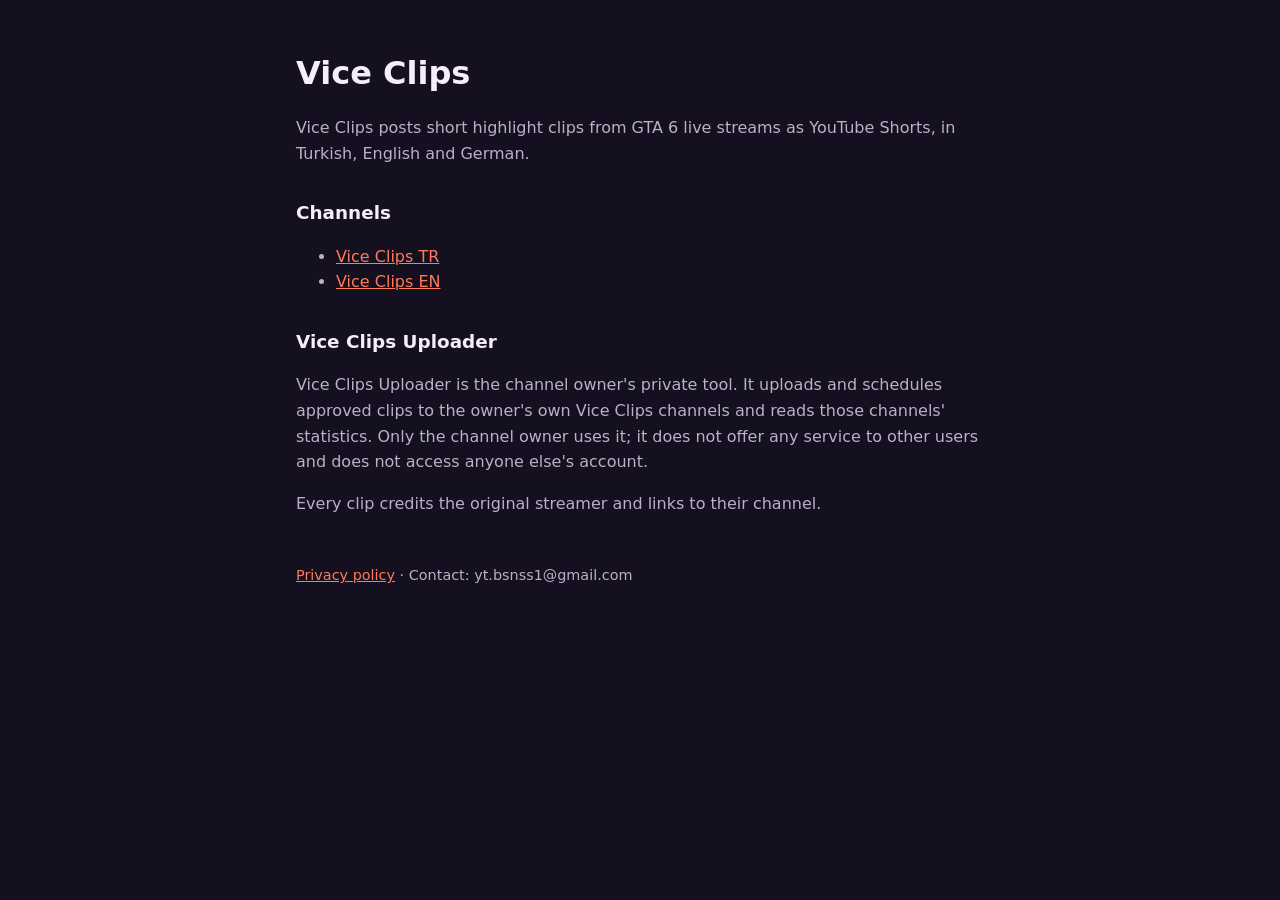
==== index.html @ 746ffede "Vice Clips site: homepage + privacy policy" ====
<!doctype html><html lang="en"><head><meta charset="utf-8"><meta name="viewport" content="width=device-width,initial-scale=1">
<title>Vice Clips</title><link rel="stylesheet" href="style.css"></head><body><main>
<h1>Vice Clips</h1>
<p>Vice Clips posts short highlight clips from GTA 6 live streams as YouTube Shorts, in Turkish, English and German.</p>
<h2>Channels</h2>
<ul>
<li><a href="https://www.youtube.com/@viceclips_tr">Vice Clips TR</a></li>
<li><a href="https://www.youtube.com/@en_viceclips">Vice Clips EN</a></li>
</ul>
<h2>Vice Clips Uploader</h2>
<p>Vice Clips Uploader is the channel owner's private tool. It uploads and schedules approved clips to the owner's own Vice Clips channels and reads those channels' statistics. Only the channel owner uses it; it does not offer any service to other users and does not access anyone else's account.</p>
<p>Every clip credits the original streamer and links to their channel.</p>
<footer><a href="privacy.html">Privacy policy</a> · Contact: yt.bsnss1@gmail.com</footer>
</main></body></html>
---- style.css ----
:root{--bg:#14101f;--fg:#f4eefc;--muted:#b9b0c9;--accent:#ff7a59}
*{box-sizing:border-box}body{margin:0;background:var(--bg);color:var(--fg);font:16px/1.6 system-ui,-apple-system,Segoe UI,sans-serif}
main{max-width:720px;margin:0 auto;padding:48px 16px}h1{font-size:2rem;margin:0 0 8px}h2{font-size:1.15rem;margin-top:32px}
p,li{color:var(--muted)}a{color:var(--accent)}footer{margin-top:48px;font-size:.9rem;color:var(--muted)}
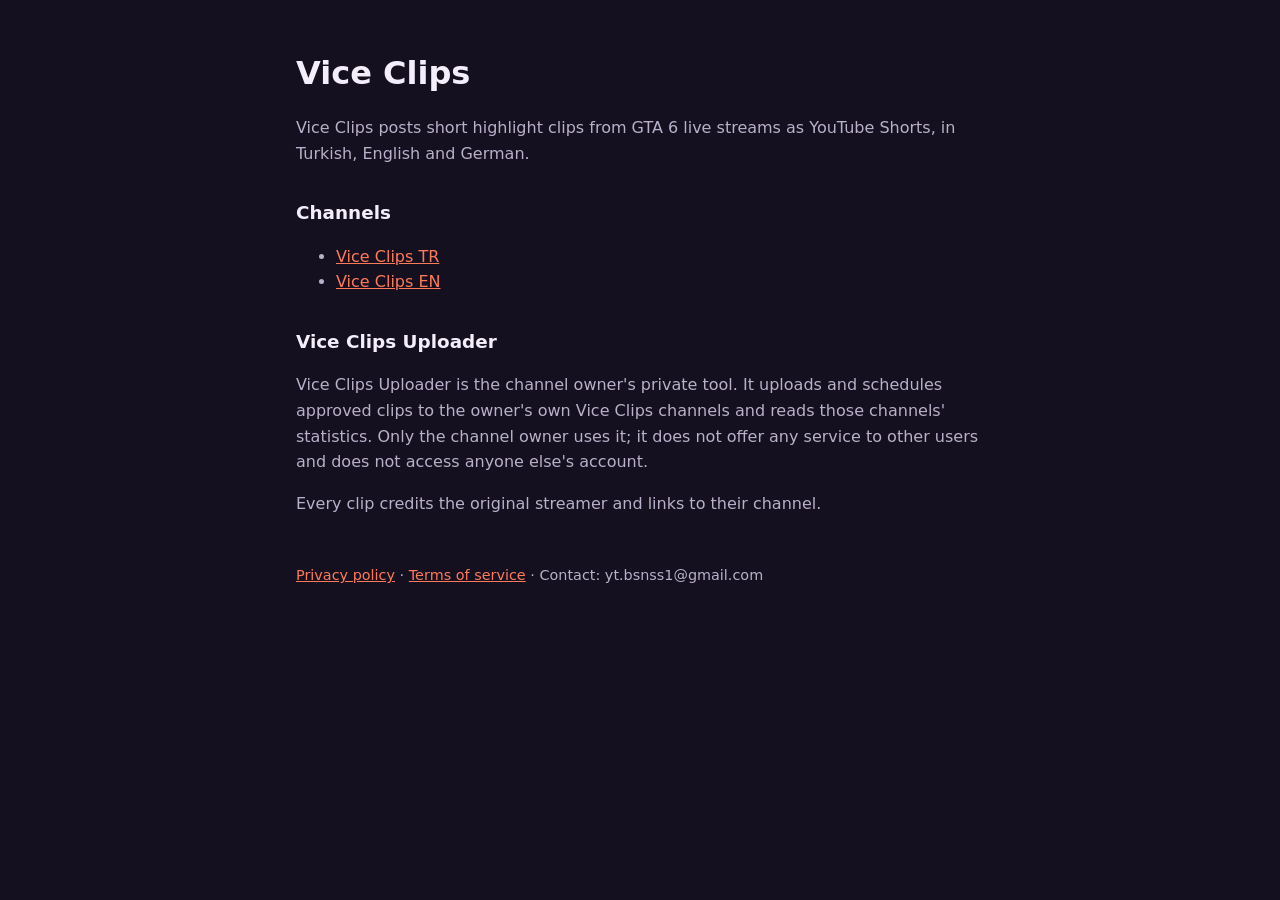
==== commit 0e13151d: "Terms of service" ====
--- a/index.html
+++ b/index.html
@@ -10,5 +10,5 @@
 <h2>Vice Clips Uploader</h2>
 <p>Vice Clips Uploader is the channel owner's private tool. It uploads and schedules approved clips to the owner's own Vice Clips channels and reads those channels' statistics. Only the channel owner uses it; it does not offer any service to other users and does not access anyone else's account.</p>
 <p>Every clip credits the original streamer and links to their channel.</p>
-<footer><a href="privacy.html">Privacy policy</a> · Contact: yt.bsnss1@gmail.com</footer>
+<footer><a href="privacy.html">Privacy policy</a> · <a href="terms.html">Terms of service</a> · Contact: yt.bsnss1@gmail.com</footer>
 </main></body></html>
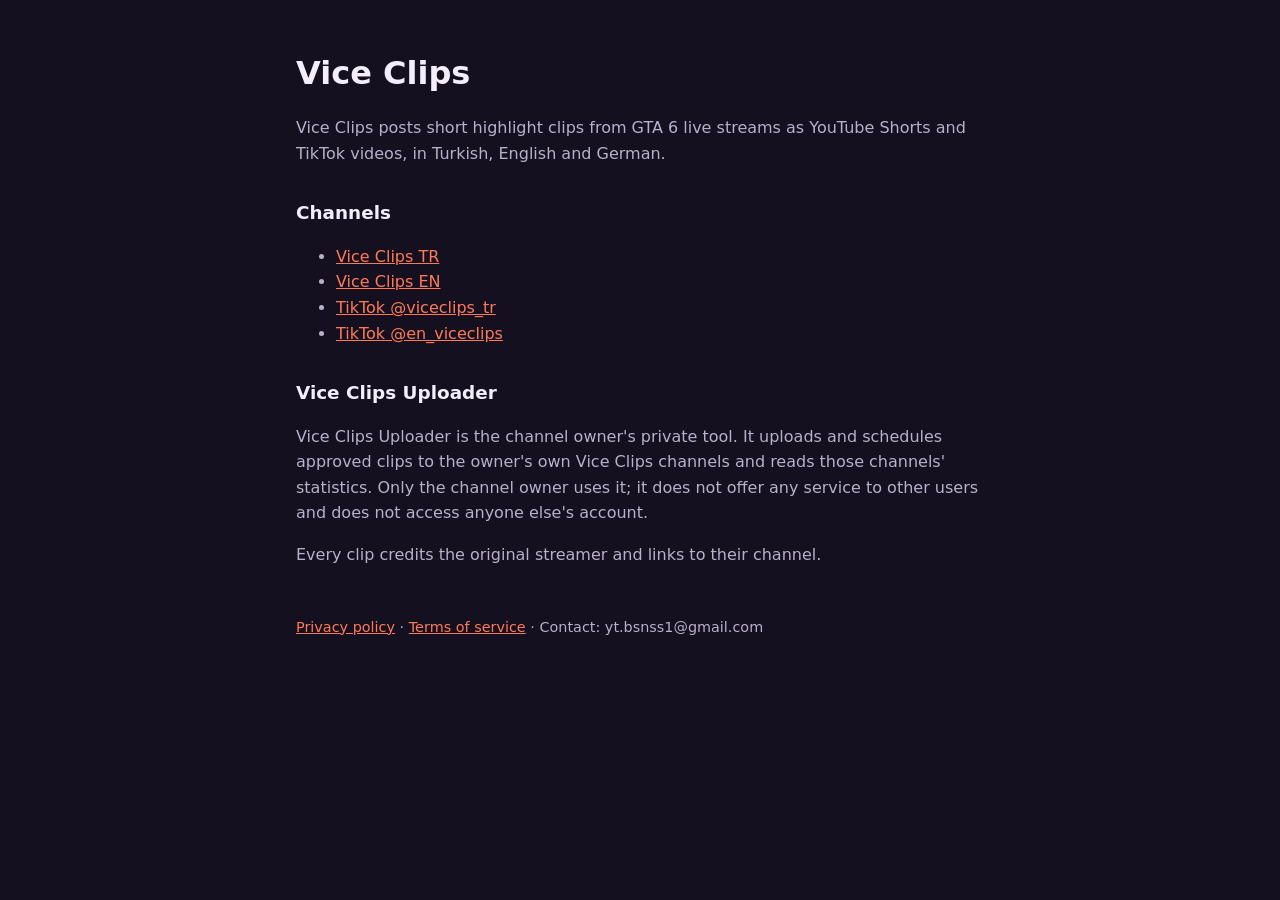
==== commit 7c9375a4: "TikTok: privacy/terms sections, accounts on homepage, OAuth callback page" ====
--- a/index.html
+++ b/index.html
@@ -1,11 +1,13 @@
 <!doctype html><html lang="en"><head><meta charset="utf-8"><meta name="viewport" content="width=device-width,initial-scale=1">
 <title>Vice Clips</title><link rel="stylesheet" href="style.css"></head><body><main>
 <h1>Vice Clips</h1>
-<p>Vice Clips posts short highlight clips from GTA 6 live streams as YouTube Shorts, in Turkish, English and German.</p>
+<p>Vice Clips posts short highlight clips from GTA 6 live streams as YouTube Shorts and TikTok videos, in Turkish, English and German.</p>
 <h2>Channels</h2>
 <ul>
 <li><a href="https://www.youtube.com/@viceclips_tr">Vice Clips TR</a></li>
 <li><a href="https://www.youtube.com/@en_viceclips">Vice Clips EN</a></li>
+<li><a href="https://www.tiktok.com/@viceclips_tr">TikTok @viceclips_tr</a></li>
+<li><a href="https://www.tiktok.com/@en_viceclips">TikTok @en_viceclips</a></li>
 </ul>
 <h2>Vice Clips Uploader</h2>
 <p>Vice Clips Uploader is the channel owner's private tool. It uploads and schedules approved clips to the owner's own Vice Clips channels and reads those channels' statistics. Only the channel owner uses it; it does not offer any service to other users and does not access anyone else's account.</p>
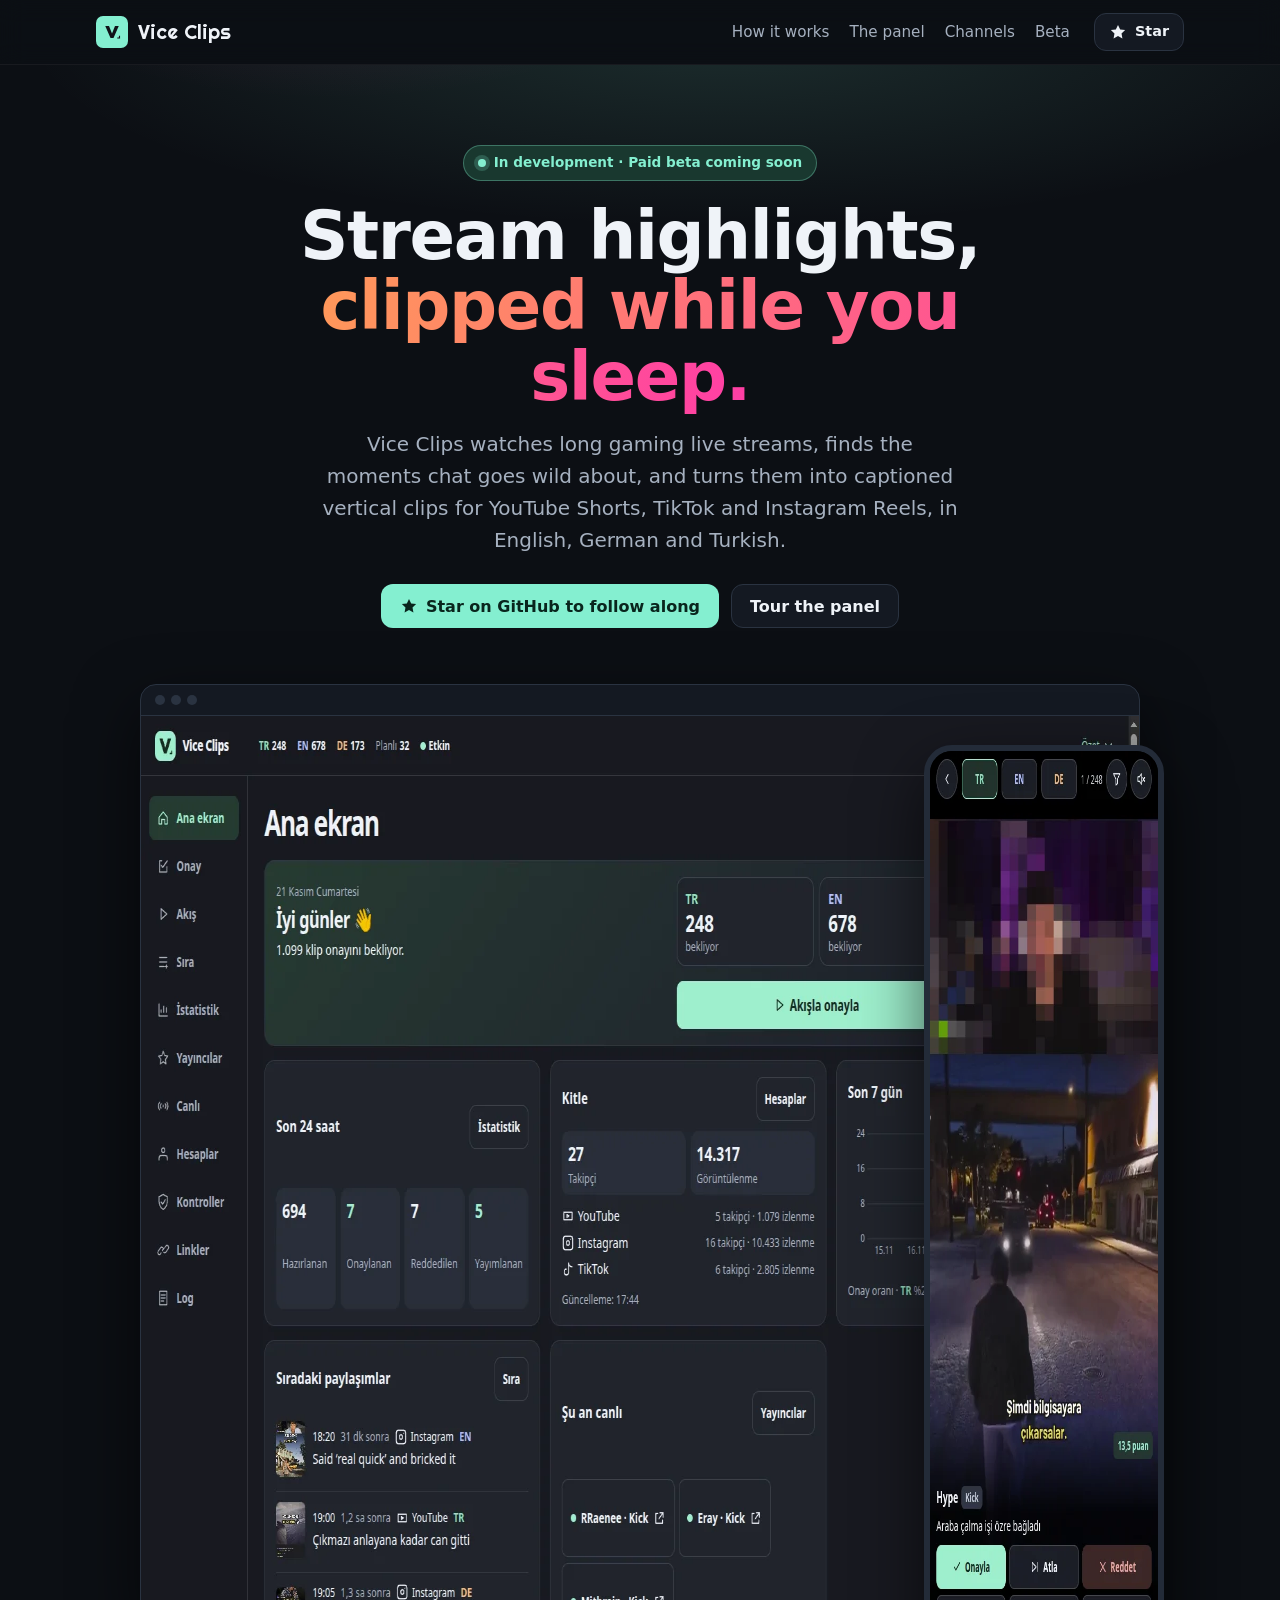
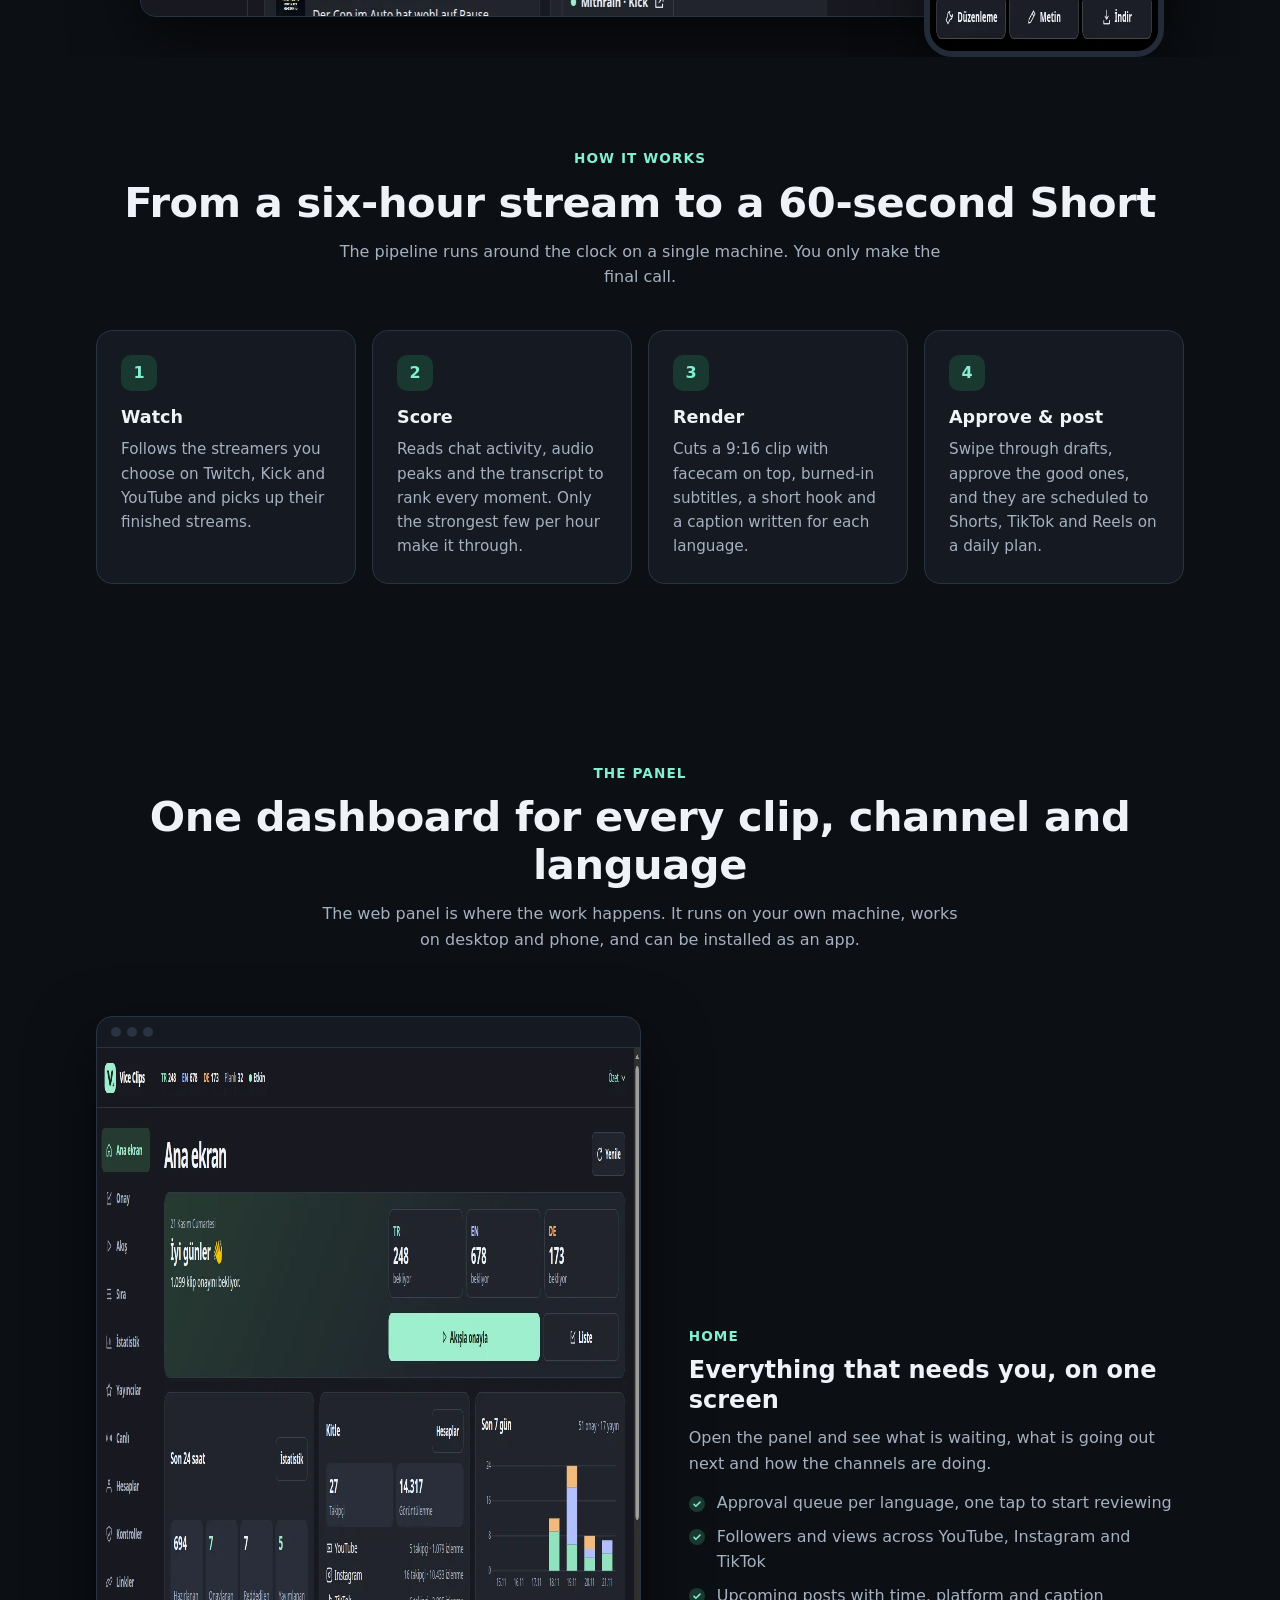
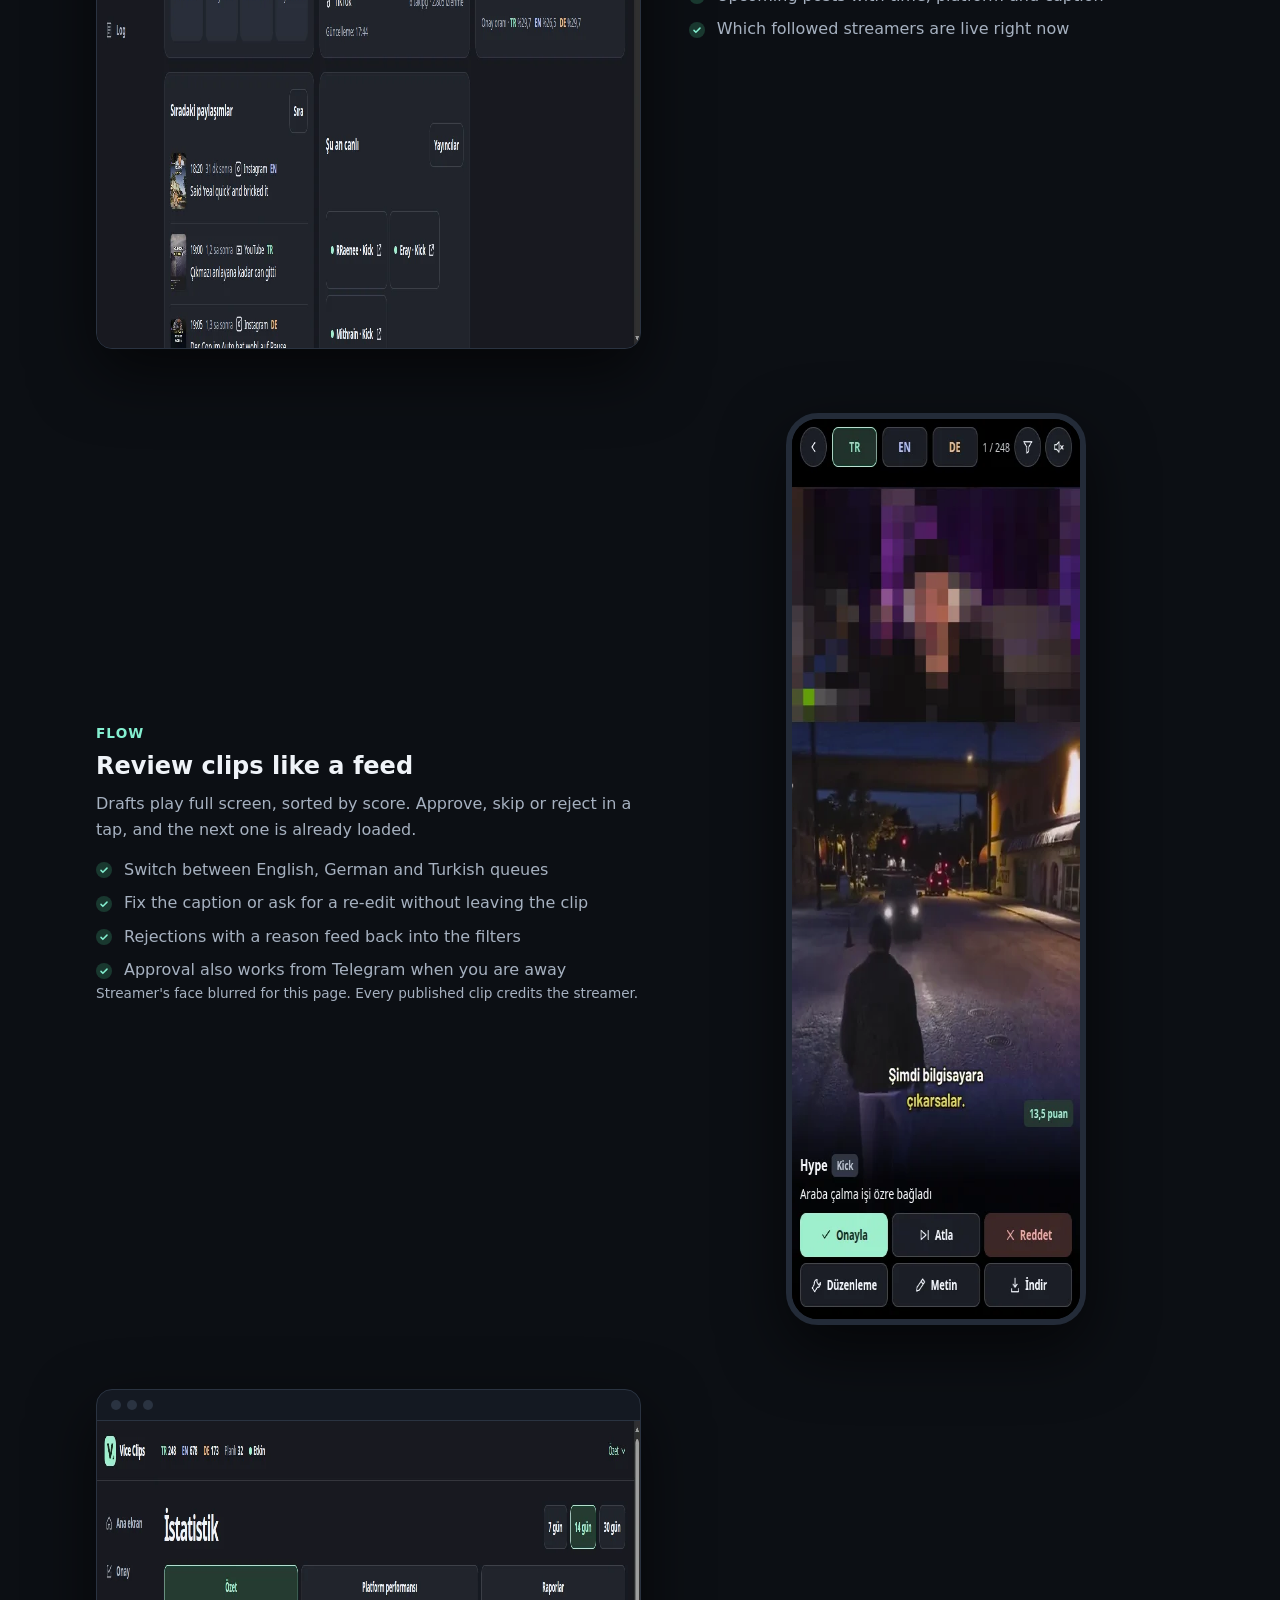
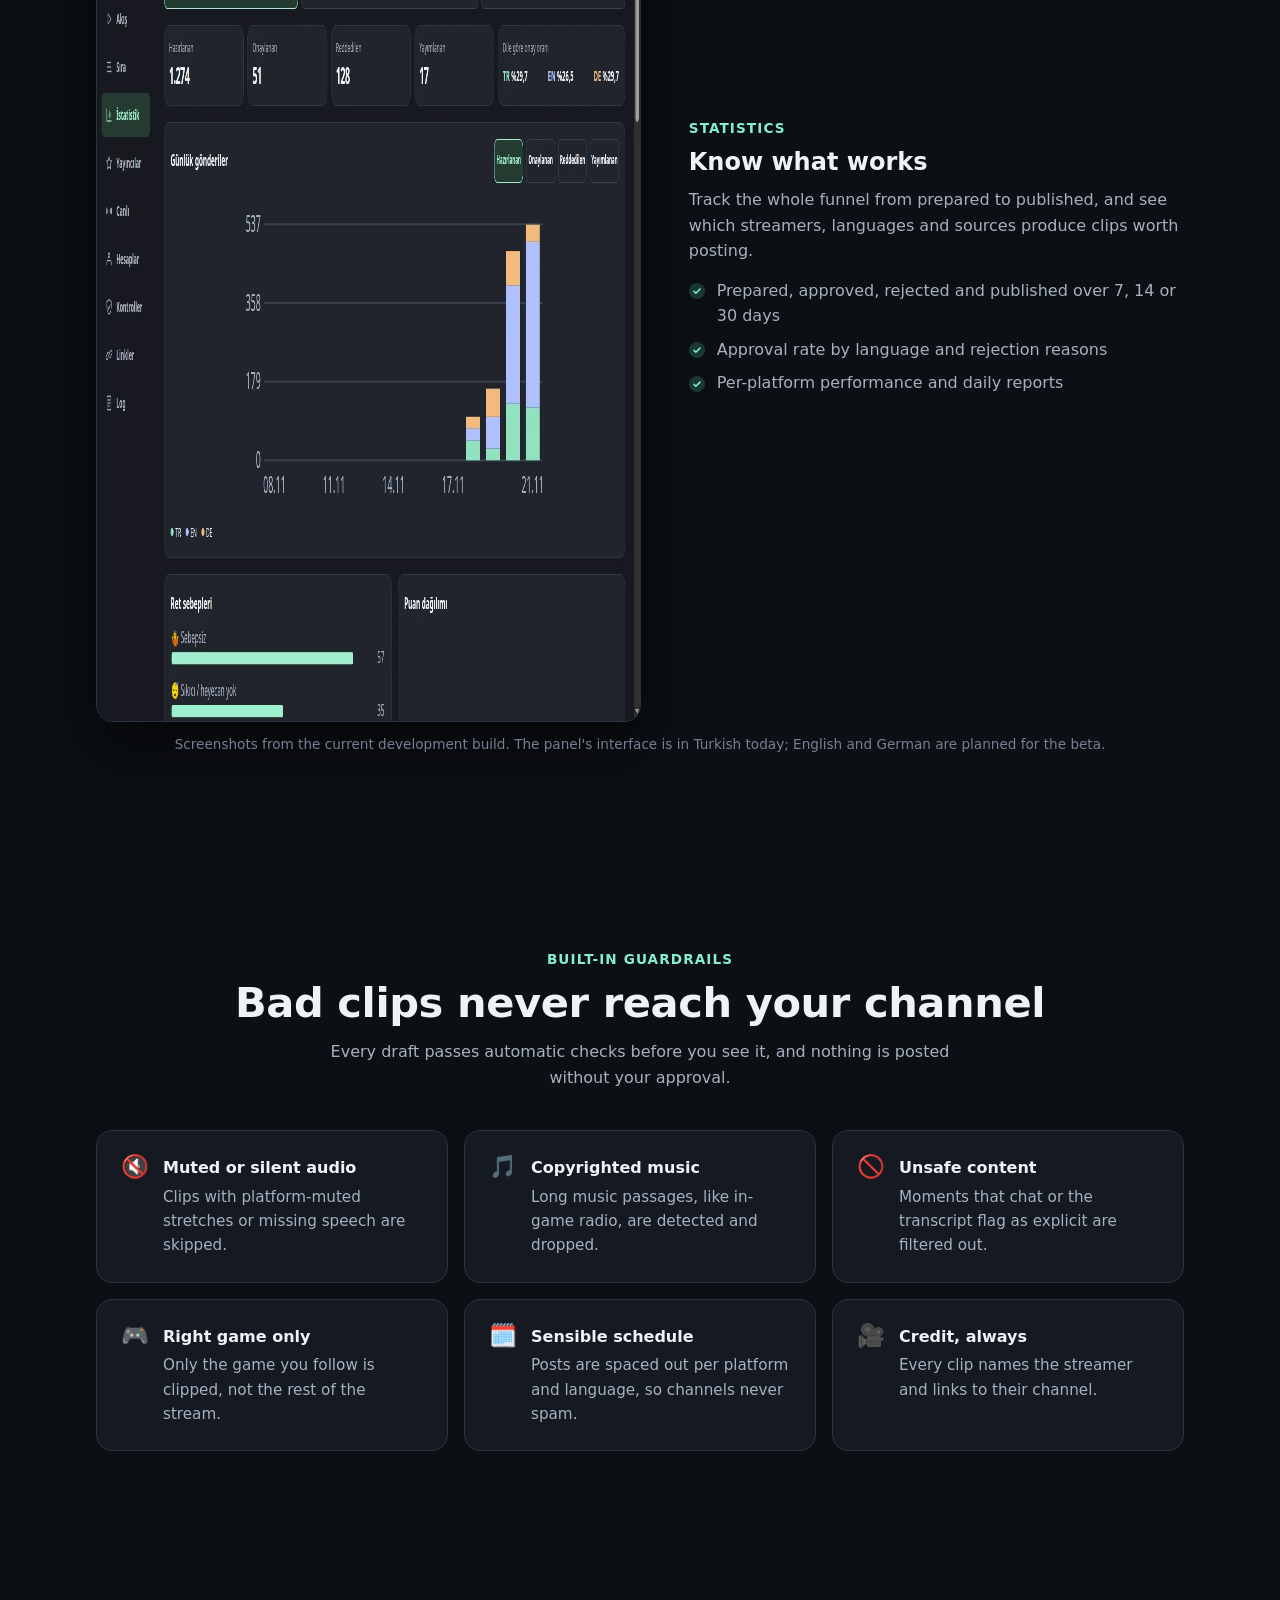
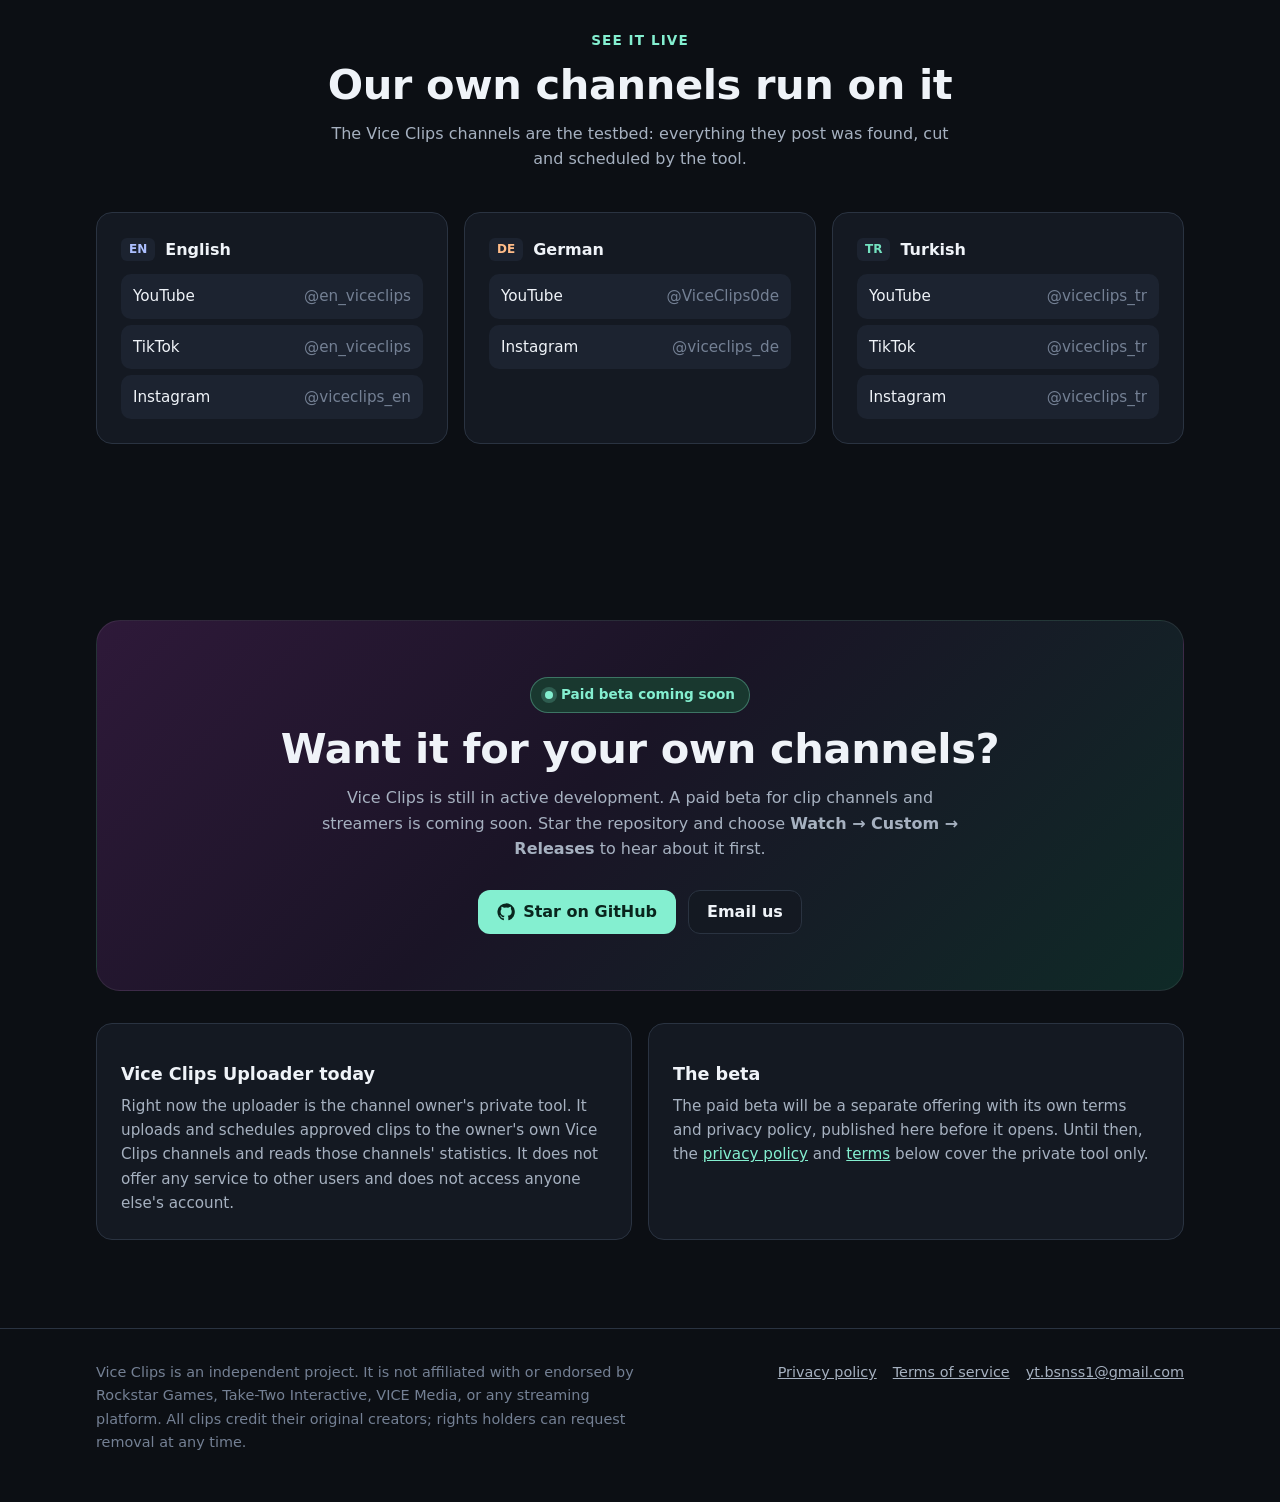
==== commit 01ee78ac: "Redesign website and add README: panel screenshots, beta announcement English landing page with hero" ====
--- a/index.html
+++ b/index.html
@@ -1,16 +1,212 @@
-<!doctype html><html lang="en"><head><meta charset="utf-8"><meta name="viewport" content="width=device-width,initial-scale=1">
-<title>Vice Clips</title><link rel="stylesheet" href="style.css"></head><body><main>
-<h1>Vice Clips</h1>
-<p>Vice Clips posts short highlight clips from GTA 6 live streams as YouTube Shorts and TikTok videos, in Turkish, English and German.</p>
-<h2>Channels</h2>
-<ul>
-<li><a href="https://www.youtube.com/@viceclips_tr">Vice Clips TR</a></li>
-<li><a href="https://www.youtube.com/@en_viceclips">Vice Clips EN</a></li>
-<li><a href="https://www.tiktok.com/@viceclips_tr">TikTok @viceclips_tr</a></li>
-<li><a href="https://www.tiktok.com/@en_viceclips">TikTok @en_viceclips</a></li>
-</ul>
-<h2>Vice Clips Uploader</h2>
-<p>Vice Clips Uploader is the channel owner's private tool. It uploads and schedules approved clips to the owner's own Vice Clips channels and reads those channels' statistics. Only the channel owner uses it; it does not offer any service to other users and does not access anyone else's account.</p>
-<p>Every clip credits the original streamer and links to their channel.</p>
-<footer><a href="privacy.html">Privacy policy</a> · <a href="terms.html">Terms of service</a> · Contact: yt.bsnss1@gmail.com</footer>
-</main></body></html>
+<!doctype html>
+<html lang="en">
+<head>
+<meta charset="utf-8">
+<meta name="viewport" content="width=device-width,initial-scale=1">
+<title>Vice Clips</title>
+<meta name="description" content="Vice Clips turns long gaming live streams into short, captioned vertical clips for YouTube Shorts, TikTok and Instagram Reels, in English, German and Turkish. In development; paid beta coming soon.">
+<meta name="theme-color" content="#0c0f14">
+<meta property="og:title" content="Vice Clips · Stream highlights, clipped and scheduled">
+<meta property="og:description" content="Finds the best moments in live streams, renders captioned vertical clips and schedules them to Shorts, TikTok and Reels. Paid beta coming soon.">
+<meta property="og:image" content="https://onullusoy.github.io/viceclips/assets/screenshots/home.webp">
+<meta property="og:url" content="https://onullusoy.github.io/viceclips/">
+<meta name="twitter:card" content="summary_large_image">
+<link rel="icon" href="assets/icon.svg" type="image/svg+xml">
+<link rel="stylesheet" href="style.css">
+</head>
+<body>
+<svg width="0" height="0" style="position:absolute" aria-hidden="true">
+  <symbol id="star" viewBox="0 0 24 24"><path fill="currentColor" d="M12 2.5l2.9 6 6.6.9-4.8 4.6 1.2 6.5L12 17.4l-5.9 3.1 1.2-6.5L2.5 9.4l6.6-.9z"/></symbol>
+  <symbol id="gh" viewBox="0 0 24 24"><path fill="currentColor" d="M12 .5a11.5 11.5 0 0 0-3.6 22.4c.6.1.8-.3.8-.6v-2c-3.2.7-3.9-1.5-3.9-1.5-.5-1.3-1.3-1.7-1.3-1.7-1-.7.1-.7.1-.7 1.2.1 1.8 1.2 1.8 1.2 1 1.8 2.8 1.3 3.5 1 .1-.8.4-1.3.7-1.6-2.6-.3-5.3-1.3-5.3-5.7 0-1.3.5-2.3 1.2-3.1-.1-.3-.5-1.5.1-3.1 0 0 1-.3 3.2 1.2a11 11 0 0 1 5.8 0C17.3 4.7 18.3 5 18.3 5c.6 1.6.2 2.8.1 3.1.7.8 1.2 1.8 1.2 3.1 0 4.4-2.7 5.4-5.3 5.7.4.4.8 1.1.8 2.2v3.2c0 .3.2.7.8.6A11.5 11.5 0 0 0 12 .5z"/></symbol>
+</svg>
+
+<header class="nav">
+  <div class="wrap">
+    <a class="brand" href="./"><img src="assets/icon.svg" alt="">Vice Clips</a>
+    <nav class="nav-links" aria-label="Sections">
+      <a href="#how">How it works</a>
+      <a href="#panel">The panel</a>
+      <a href="#channels">Channels</a>
+      <a href="#beta">Beta</a>
+    </nav>
+    <a class="btn btn-sm" href="https://github.com/onullusoy/viceclips"><svg><use href="#star"/></svg>Star</a>
+  </div>
+</header>
+
+<main class="home">
+  <section class="hero">
+    <div class="wrap">
+      <span class="pill"><span class="dot"></span>In development · Paid beta coming soon</span>
+      <h1 class="title">Stream highlights, <span class="grad">clipped while you sleep.</span></h1>
+      <p class="lead">Vice Clips watches long gaming live streams, finds the moments chat goes wild about, and turns them into captioned vertical clips for YouTube Shorts, TikTok and Instagram Reels, in English, German and Turkish.</p>
+      <div class="cta">
+        <a class="btn btn-primary" href="https://github.com/onullusoy/viceclips"><svg><use href="#star"/></svg>Star on GitHub to follow along</a>
+        <a class="btn" href="#panel">Tour the panel</a>
+      </div>
+      <div class="showcase">
+        <div class="frame">
+          <div class="bar"><i></i><i></i><i></i></div>
+          <img src="assets/screenshots/home.webp" width="1440" height="900" alt="Vice Clips panel home screen: clips waiting for approval per language, last 24 hours, audience across platforms, approvals over the last seven days and upcoming scheduled posts">
+        </div>
+        <div class="phone"><img src="assets/screenshots/flow.webp" width="430" height="900" alt="Approval flow on a phone: a vertical clip with subtitles and Approve, Skip and Reject buttons"></div>
+      </div>
+    </div>
+  </section>
+
+  <section id="how">
+    <div class="wrap center">
+      <span class="kicker">How it works</span>
+      <h2 class="h">From a six-hour stream to a 60-second Short</h2>
+      <p class="sub">The pipeline runs around the clock on a single machine. You only make the final call.</p>
+    </div>
+    <div class="wrap steps">
+      <div class="card"><span class="num">1</span><h3>Watch</h3><p>Follows the streamers you choose on Twitch, Kick and YouTube and picks up their finished streams.</p></div>
+      <div class="card"><span class="num">2</span><h3>Score</h3><p>Reads chat activity, audio peaks and the transcript to rank every moment. Only the strongest few per hour make it through.</p></div>
+      <div class="card"><span class="num">3</span><h3>Render</h3><p>Cuts a 9:16 clip with facecam on top, burned-in subtitles, a short hook and a caption written for each language.</p></div>
+      <div class="card"><span class="num">4</span><h3>Approve &amp; post</h3><p>Swipe through drafts, approve the good ones, and they are scheduled to Shorts, TikTok and Reels on a daily plan.</p></div>
+    </div>
+  </section>
+
+  <section id="panel">
+    <div class="wrap">
+      <div class="center">
+        <span class="kicker">The panel</span>
+        <h2 class="h">One dashboard for every clip, channel and language</h2>
+        <p class="sub">The web panel is where the work happens. It runs on your own machine, works on desktop and phone, and can be installed as an app.</p>
+      </div>
+
+      <div class="feature">
+        <div class="frame"><div class="bar"><i></i><i></i><i></i></div><img src="assets/screenshots/home.webp" width="1440" height="900" loading="lazy" alt="Panel home screen with approval queue, audience numbers and upcoming posts"></div>
+        <div>
+          <span class="kicker">Home</span>
+          <h3>Everything that needs you, on one screen</h3>
+          <p>Open the panel and see what is waiting, what is going out next and how the channels are doing.</p>
+          <ul class="ticks">
+            <li>Approval queue per language, one tap to start reviewing</li>
+            <li>Followers and views across YouTube, Instagram and TikTok</li>
+            <li>Upcoming posts with time, platform and caption</li>
+            <li>Which followed streamers are live right now</li>
+          </ul>
+        </div>
+      </div>
+
+      <div class="feature flip">
+        <div class="phone-solo"><img src="assets/screenshots/flow.webp" width="430" height="900" loading="lazy" alt="Approval flow: full-screen vertical clip with streamer credit, score and Approve, Skip, Reject, Edit, Text and Download buttons"></div>
+        <div>
+          <span class="kicker">Flow</span>
+          <h3>Review clips like a feed</h3>
+          <p>Drafts play full screen, sorted by score. Approve, skip or reject in a tap, and the next one is already loaded.</p>
+          <ul class="ticks">
+            <li>Switch between English, German and Turkish queues</li>
+            <li>Fix the caption or ask for a re-edit without leaving the clip</li>
+            <li>Rejections with a reason feed back into the filters</li>
+            <li>Approval also works from Telegram when you are away</li>
+          </ul>
+          <p class="note">Streamer's face blurred for this page. Every published clip credits the streamer.</p>
+        </div>
+      </div>
+
+      <div class="feature">
+        <div class="frame"><div class="bar"><i></i><i></i><i></i></div><img src="assets/screenshots/stats.webp" width="1440" height="900" loading="lazy" alt="Statistics page: clips prepared, approved, rejected and published, approval rate by language and daily clips per language"></div>
+        <div>
+          <span class="kicker">Statistics</span>
+          <h3>Know what works</h3>
+          <p>Track the whole funnel from prepared to published, and see which streamers, languages and sources produce clips worth posting.</p>
+          <ul class="ticks">
+            <li>Prepared, approved, rejected and published over 7, 14 or 30 days</li>
+            <li>Approval rate by language and rejection reasons</li>
+            <li>Per-platform performance and daily reports</li>
+          </ul>
+        </div>
+      </div>
+      <p class="note center">Screenshots from the current development build. The panel's interface is in Turkish today; English and German are planned for the beta.</p>
+    </div>
+  </section>
+
+  <section>
+    <div class="wrap center">
+      <span class="kicker">Built-in guardrails</span>
+      <h2 class="h">Bad clips never reach your channel</h2>
+      <p class="sub">Every draft passes automatic checks before you see it, and nothing is posted without your approval.</p>
+    </div>
+    <div class="wrap guards">
+      <div class="card"><span class="ico" aria-hidden="true">🔇</span><div><h3>Muted or silent audio</h3><p>Clips with platform-muted stretches or missing speech are skipped.</p></div></div>
+      <div class="card"><span class="ico" aria-hidden="true">🎵</span><div><h3>Copyrighted music</h3><p>Long music passages, like in-game radio, are detected and dropped.</p></div></div>
+      <div class="card"><span class="ico" aria-hidden="true">🚫</span><div><h3>Unsafe content</h3><p>Moments that chat or the transcript flag as explicit are filtered out.</p></div></div>
+      <div class="card"><span class="ico" aria-hidden="true">🎮</span><div><h3>Right game only</h3><p>Only the game you follow is clipped, not the rest of the stream.</p></div></div>
+      <div class="card"><span class="ico" aria-hidden="true">🗓️</span><div><h3>Sensible schedule</h3><p>Posts are spaced out per platform and language, so channels never spam.</p></div></div>
+      <div class="card"><span class="ico" aria-hidden="true">🎥</span><div><h3>Credit, always</h3><p>Every clip names the streamer and links to their channel.</p></div></div>
+    </div>
+  </section>
+
+  <section id="channels">
+    <div class="wrap center">
+      <span class="kicker">See it live</span>
+      <h2 class="h">Our own channels run on it</h2>
+      <p class="sub">The Vice Clips channels are the testbed: everything they post was found, cut and scheduled by the tool.</p>
+    </div>
+    <div class="wrap channels">
+      <div class="card">
+        <div class="lang"><span class="tag en">EN</span>English</div>
+        <ul class="links">
+          <li><a href="https://www.youtube.com/@en_viceclips">YouTube <span>@en_viceclips</span></a></li>
+          <li><a href="https://www.tiktok.com/@en_viceclips">TikTok <span>@en_viceclips</span></a></li>
+          <li><a href="https://www.instagram.com/viceclips_en">Instagram <span>@viceclips_en</span></a></li>
+        </ul>
+      </div>
+      <div class="card">
+        <div class="lang"><span class="tag de">DE</span>German</div>
+        <ul class="links">
+          <li><a href="https://www.youtube.com/@ViceClips0de">YouTube <span>@ViceClips0de</span></a></li>
+          <li><a href="https://www.instagram.com/viceclips_de">Instagram <span>@viceclips_de</span></a></li>
+        </ul>
+      </div>
+      <div class="card">
+        <div class="lang"><span class="tag tr">TR</span>Turkish</div>
+        <ul class="links">
+          <li><a href="https://www.youtube.com/@viceclips_tr">YouTube <span>@viceclips_tr</span></a></li>
+          <li><a href="https://www.tiktok.com/@viceclips_tr">TikTok <span>@viceclips_tr</span></a></li>
+          <li><a href="https://www.instagram.com/viceclips_tr">Instagram <span>@viceclips_tr</span></a></li>
+        </ul>
+      </div>
+    </div>
+  </section>
+
+  <section id="beta">
+    <div class="wrap">
+      <div class="beta">
+        <span class="pill"><span class="dot"></span>Paid beta coming soon</span>
+        <h2 class="h">Want it for your own channels?</h2>
+        <p class="sub">Vice Clips is still in active development. A paid beta for clip channels and streamers is coming soon. Star the repository and choose <strong>Watch → Custom → Releases</strong> to hear about it first.</p>
+        <div class="cta">
+          <a class="btn btn-primary" href="https://github.com/onullusoy/viceclips"><svg><use href="#gh"/></svg>Star on GitHub</a>
+          <a class="btn" href="mailto:yt.bsnss1@gmail.com?subject=Vice%20Clips%20beta">Email us</a>
+        </div>
+      </div>
+
+      <div class="uploader">
+        <div class="card">
+          <h3>Vice Clips Uploader today</h3>
+          <p>Right now the uploader is the channel owner's private tool. It uploads and schedules approved clips to the owner's own Vice Clips channels and reads those channels' statistics. It does not offer any service to other users and does not access anyone else's account.</p>
+        </div>
+        <div class="card">
+          <h3>The beta</h3>
+          <p>The paid beta will be a separate offering with its own terms and privacy policy, published here before it opens. Until then, the <a href="privacy.html">privacy policy</a> and <a href="terms.html">terms</a> below cover the private tool only.</p>
+        </div>
+      </div>
+    </div>
+  </section>
+</main>
+
+<footer class="foot">
+  <div class="wrap">
+    <p class="disclaimer">Vice Clips is an independent project. It is not affiliated with or endorsed by Rockstar Games, Take-Two Interactive, VICE Media, or any streaming platform. All clips credit their original creators; rights holders can request removal at any time.</p>
+    <nav aria-label="Legal">
+      <a href="privacy.html">Privacy policy</a>
+      <a href="terms.html">Terms of service</a>
+      <a href="mailto:yt.bsnss1@gmail.com">yt.bsnss1@gmail.com</a>
+    </nav>
+  </div>
+</footer>
+</body>
+</html>
--- a/style.css
+++ b/style.css
@@ -1,4 +1,120 @@
-:root{--bg:#14101f;--fg:#f4eefc;--muted:#b9b0c9;--accent:#ff7a59}
-*{box-sizing:border-box}body{margin:0;background:var(--bg);color:var(--fg);font:16px/1.6 system-ui,-apple-system,Segoe UI,sans-serif}
-main{max-width:720px;margin:0 auto;padding:48px 16px}h1{font-size:2rem;margin:0 0 8px}h2{font-size:1.15rem;margin-top:32px}
-p,li{color:var(--muted)}a{color:var(--accent)}footer{margin-top:48px;font-size:.9rem;color:var(--muted)}
+:root{
+  color-scheme:dark;
+  --bg:#0c0f14;--surface:#141922;--raised:#1c2330;--line:#2a3341;
+  --ink:#eff3f8;--muted:#a6b1c0;--faint:#748094;
+  --accent:#84efd0;--accent-ink:#09251d;--accent-bg:#19382f;
+  --sun:#ff9859;--pink:#ff3ea5;--tr:#73e2c0;--en:#adc0ff;--de:#ffbc88;
+  --radius:16px;--shadow:0 24px 64px #0009;
+}
+*{box-sizing:border-box}
+html{scroll-behavior:smooth}
+body{margin:0;background:var(--bg);color:var(--ink);font:16px/1.6 ui-sans-serif,system-ui,-apple-system,"Segoe UI",Roboto,sans-serif;-webkit-font-smoothing:antialiased}
+a{color:var(--accent)}
+img{max-width:100%;display:block}
+@font-face{font-family:Righteous;src:url(assets/fonts/Righteous-Regular.ttf) format("truetype");font-display:swap}
+
+/* Legal and utility pages (privacy, terms, callback) */
+main:not(.home){max-width:720px;margin:0 auto;padding:48px 16px}
+main:not(.home) h1{font-size:2rem;line-height:1.2;margin:0 0 8px}
+main:not(.home) h2{font-size:1.15rem;margin-top:32px}
+main:not(.home) p,main:not(.home) li{color:var(--muted)}
+main:not(.home) footer{margin-top:48px;font-size:.9rem;color:var(--muted)}
+
+/* Homepage */
+.wrap{max-width:1120px;margin:0 auto;padding:0 16px}
+.nav{position:sticky;top:0;z-index:10;background:#0c0f14cc;backdrop-filter:blur(12px);border-bottom:1px solid #ffffff0d}
+.nav .wrap{display:flex;align-items:center;gap:24px;height:64px}
+.brand{display:flex;align-items:center;gap:10px;color:var(--ink);text-decoration:none;font-family:Righteous,system-ui,sans-serif;font-size:1.25rem}
+.brand img{width:32px;height:32px}
+.nav-links{display:flex;gap:20px;margin-left:auto}
+.nav-links a{color:var(--muted);text-decoration:none;font-size:.95rem}
+.nav-links a:hover{color:var(--ink)}
+.btn{display:inline-flex;align-items:center;justify-content:center;gap:8px;min-height:44px;padding:0 18px;border-radius:12px;font-weight:600;text-decoration:none;border:1px solid var(--line);color:var(--ink);background:var(--surface);transition:transform .15s,background .15s}
+.btn:hover{transform:translateY(-1px);background:var(--raised)}
+.btn svg{width:18px;height:18px;flex:none}
+.btn-primary{background:var(--accent);color:var(--accent-ink);border-color:transparent}
+.btn-primary:hover{background:#a3f5de}
+.btn-sm{min-height:38px;padding:0 14px;font-size:.9rem}
+
+.hero{position:relative;overflow:hidden;padding:80px 0 40px}
+.hero::before{content:"";position:absolute;inset:-30% -10% auto;height:640px;background:radial-gradient(closest-side at 30% 40%,#ff3ea533,transparent),radial-gradient(closest-side at 70% 30%,#ff985933,transparent),radial-gradient(closest-side at 55% 70%,#84efd022,transparent);pointer-events:none}
+.hero .wrap{position:relative;text-align:center}
+.pill{display:inline-flex;align-items:center;gap:8px;padding:6px 14px;border-radius:999px;border:1px solid #84efd055;background:var(--accent-bg);color:var(--accent);font-size:.85rem;font-weight:600}
+.pill .dot{width:8px;height:8px;border-radius:50%;background:var(--accent);box-shadow:0 0 0 4px #84efd033;animation:pulse 2s infinite}
+@keyframes pulse{50%{box-shadow:0 0 0 7px #84efd000}}
+h1.title{font-size:clamp(2.3rem,6vw,4.2rem);line-height:1.05;letter-spacing:-.02em;margin:20px auto 16px;max-width:15ch}
+.grad{background:linear-gradient(100deg,var(--sun),var(--pink));-webkit-background-clip:text;background-clip:text;color:transparent}
+.lead{font-size:clamp(1.05rem,2.2vw,1.25rem);color:var(--muted);max-width:640px;margin:0 auto}
+.cta{display:flex;flex-wrap:wrap;justify-content:center;gap:12px;margin-top:28px}
+
+.showcase{position:relative;margin:56px auto 0;max-width:1000px}
+.frame{border-radius:var(--radius);border:1px solid var(--line);background:var(--surface);box-shadow:var(--shadow);overflow:hidden}
+.frame .bar{display:flex;gap:6px;padding:10px 14px;border-bottom:1px solid var(--line)}
+.frame .bar i{width:10px;height:10px;border-radius:50%;background:var(--line)}
+.phone{position:absolute;right:-24px;bottom:-40px;width:min(26%,240px);border-radius:28px;border:6px solid #232b38;box-shadow:var(--shadow);overflow:hidden;background:#000}
+
+section{padding:88px 0}
+.kicker{color:var(--accent);font-weight:700;font-size:.85rem;letter-spacing:.08em;text-transform:uppercase}
+h2.h{font-size:clamp(1.8rem,4vw,2.6rem);line-height:1.15;letter-spacing:-.01em;margin:8px 0 12px}
+.sub{color:var(--muted);max-width:640px;margin:0}
+.center{text-align:center}.center .sub{margin:0 auto}
+
+.steps{display:grid;grid-template-columns:repeat(4,1fr);gap:16px;margin-top:40px;counter-reset:s}
+.card{background:var(--surface);border:1px solid var(--line);border-radius:var(--radius);padding:24px}
+.card h3{margin:12px 0 6px;font-size:1.1rem}
+.card p{margin:0;color:var(--muted);font-size:.95rem}
+.num{display:inline-grid;place-items:center;width:36px;height:36px;border-radius:10px;background:var(--accent-bg);color:var(--accent);font-weight:700}
+
+.feature{display:grid;grid-template-columns:1.1fr 1fr;gap:48px;align-items:center;margin-top:64px}
+.feature.flip>:first-child{order:2}
+.feature h3{font-size:1.5rem;margin:6px 0 10px;line-height:1.25}
+.feature p{color:var(--muted);margin:0 0 14px}
+.ticks{list-style:none;padding:0;margin:0;display:grid;gap:8px}
+.ticks li{position:relative;padding-left:28px;color:var(--muted)}
+.ticks li::before{content:"";position:absolute;left:0;top:.35em;width:16px;height:16px;border-radius:50%;background:var(--accent-bg) url("data:image/svg+xml,%3Csvg xmlns='http://www.w3.org/2000/svg' viewBox='0 0 16 16'%3E%3Cpath d='M4 8.5l2.5 2.5L12 5.5' stroke='%2384efd0' stroke-width='2' fill='none' stroke-linecap='round'/%3E%3C/svg%3E") center/12px no-repeat}
+.phone-solo{max-width:300px;margin:0 auto;border-radius:32px;border:6px solid #232b38;overflow:hidden;box-shadow:var(--shadow);background:#000}
+.note{font-size:.85rem;color:var(--faint);margin-top:12px}
+
+.guards{display:grid;grid-template-columns:repeat(3,1fr);gap:16px;margin-top:40px}
+.guards .card{display:flex;gap:14px;align-items:flex-start}
+.guards .ico{font-size:1.4rem;line-height:1}
+.guards h3{margin:0 0 4px;font-size:1rem}
+
+.channels{display:grid;grid-template-columns:repeat(3,1fr);gap:16px;margin-top:40px}
+.lang{display:flex;align-items:center;gap:10px;margin-bottom:12px;font-weight:700}
+.tag{font-size:.75rem;padding:2px 8px;border-radius:6px;background:var(--raised)}
+.tag.tr{color:var(--tr)}.tag.en{color:var(--en)}.tag.de{color:var(--de)}
+.links{list-style:none;padding:0;margin:0;display:grid;gap:6px}
+.links a{display:flex;justify-content:space-between;gap:8px;padding:10px 12px;border-radius:10px;background:var(--raised);color:var(--ink);text-decoration:none;font-size:.95rem}
+.links a span{color:var(--faint)}
+.links a:hover{background:var(--line)}
+
+.beta{position:relative;overflow:hidden;border-radius:24px;padding:56px 32px;text-align:center;background:linear-gradient(135deg,#2e1939,#1a1426 45%,#0f2a27);border:1px solid #ffffff14}
+.beta h2{margin-top:12px}
+.beta .sub{margin:0 auto}
+
+.uploader{display:grid;grid-template-columns:1fr 1fr;gap:16px;margin-top:32px}
+
+.foot{border-top:1px solid var(--line);padding:32px 0 48px;color:var(--faint);font-size:.9rem}
+.foot .wrap{display:flex;flex-wrap:wrap;gap:16px 32px;justify-content:space-between}
+.foot a{color:var(--muted)}
+.foot nav{display:flex;flex-wrap:wrap;gap:16px}
+.disclaimer{max-width:560px;margin:0}
+
+@media (max-width:900px){
+  .steps{grid-template-columns:repeat(2,1fr)}
+  .guards,.channels{grid-template-columns:1fr 1fr}
+  .feature,.feature.flip{grid-template-columns:1fr;gap:28px}
+  .feature.flip>:first-child{order:0}
+  .phone{right:8px;bottom:-24px;width:30%}
+}
+@media (max-width:600px){
+  .nav-links{display:none}
+  .nav .btn{margin-left:auto}
+  .hero{padding-top:56px}
+  .steps,.guards,.channels,.uploader{grid-template-columns:1fr}
+  section{padding:64px 0}
+  .beta{padding:40px 20px}
+  .phone{border-width:4px;border-radius:18px}
+}
+@media (prefers-reduced-motion:reduce){*{animation:none!important;transition:none!important;scroll-behavior:auto!important}}
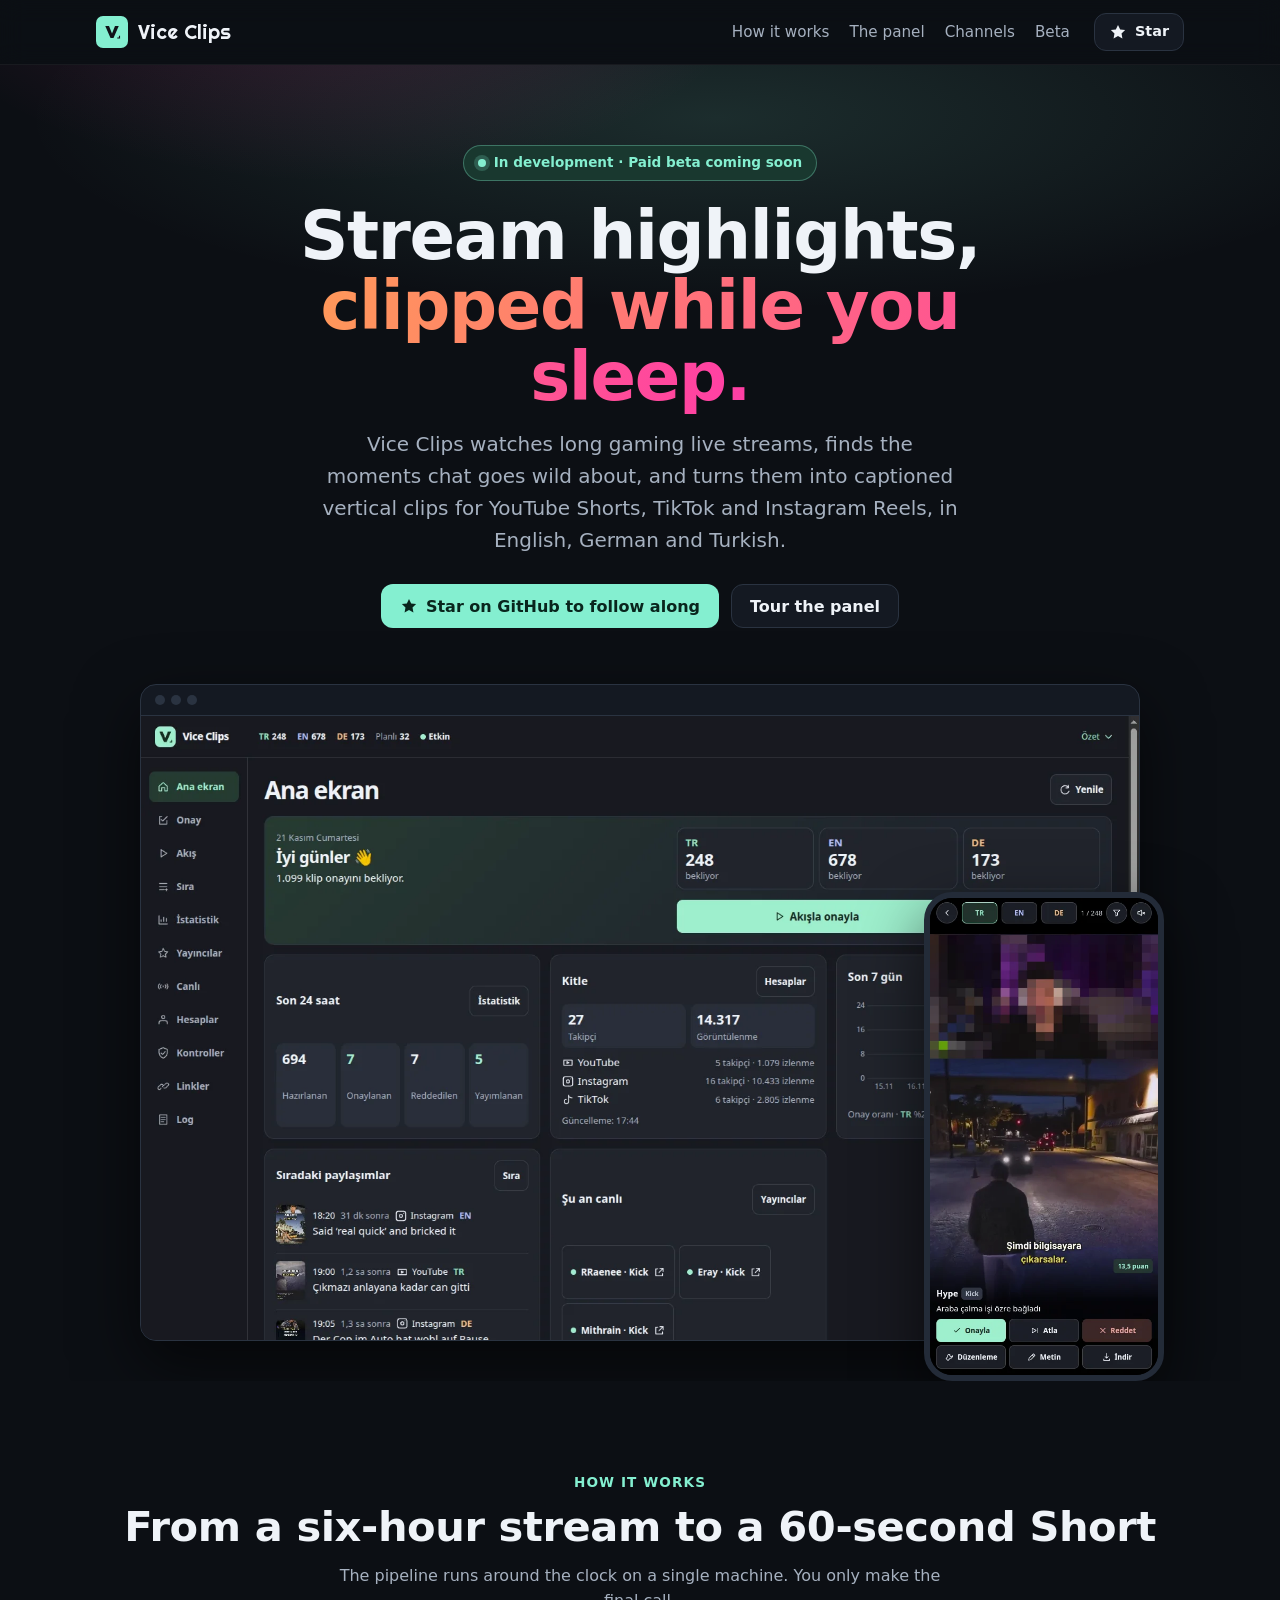
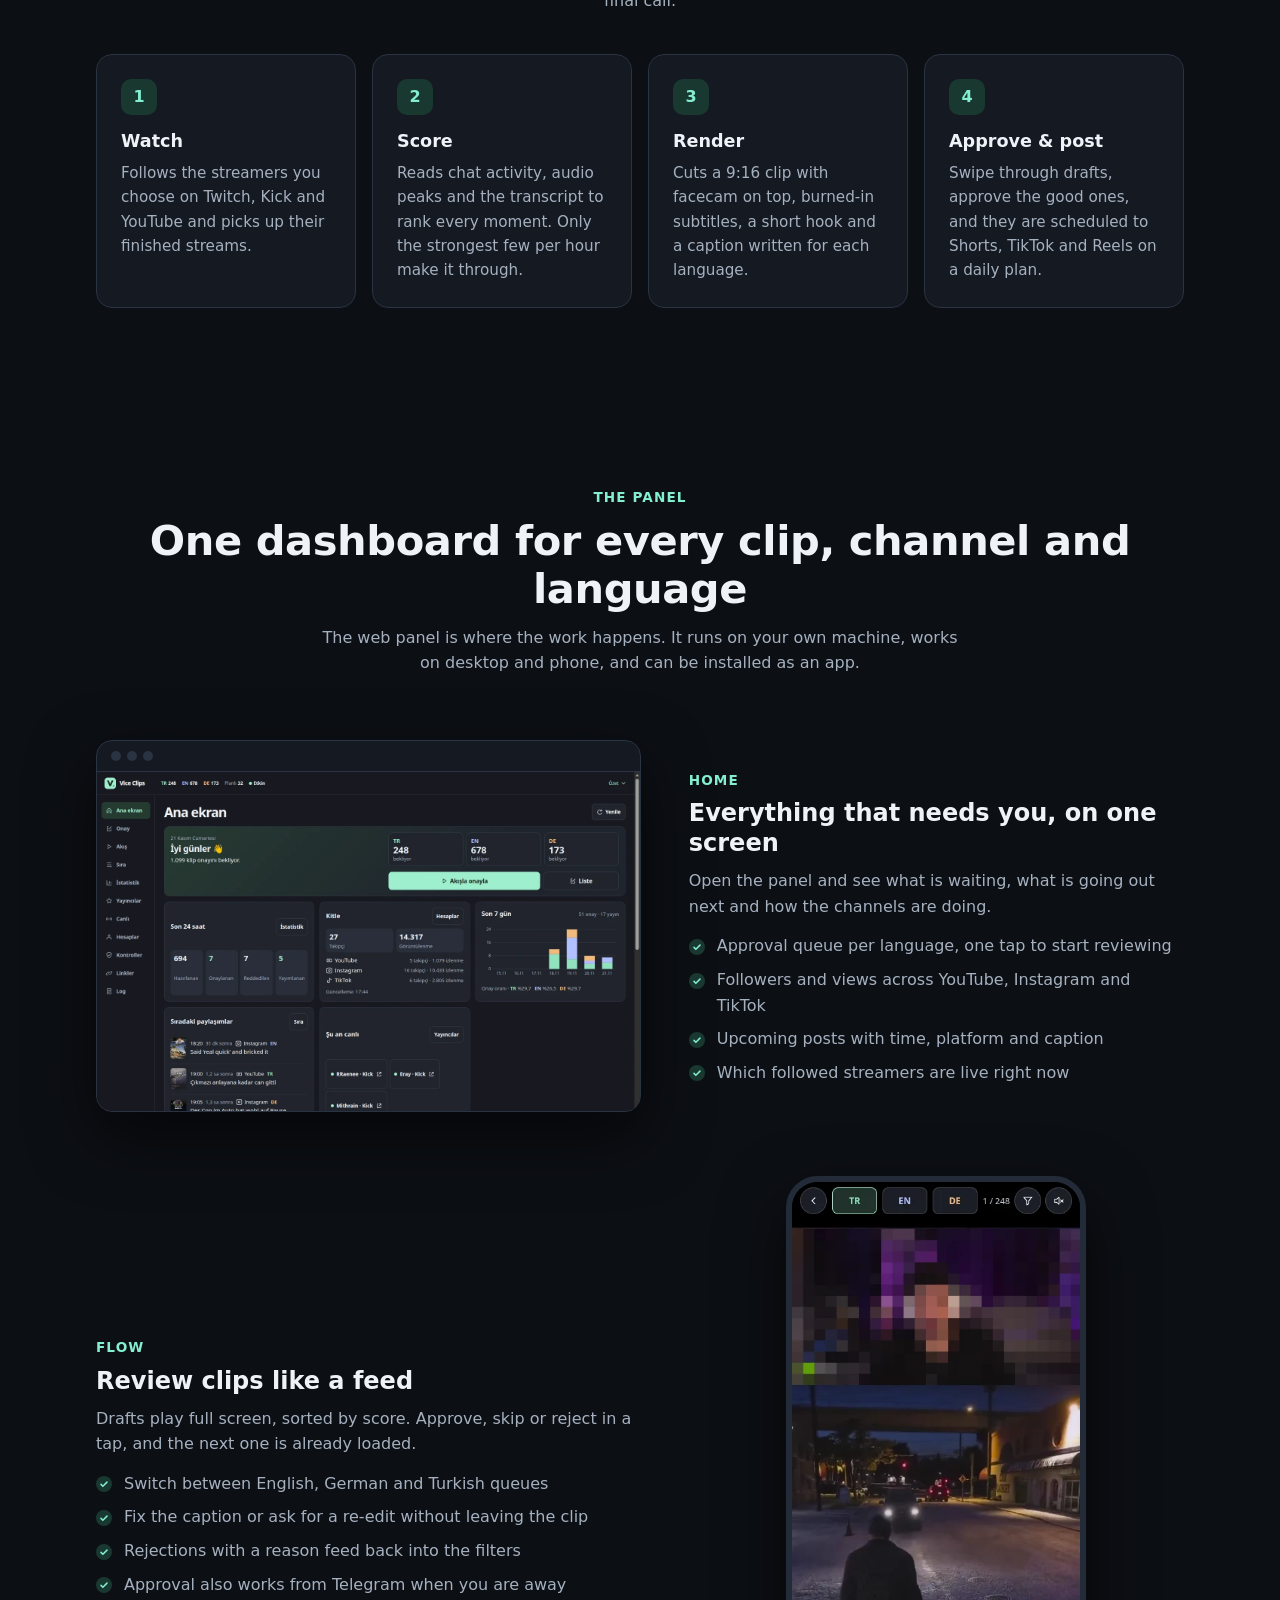
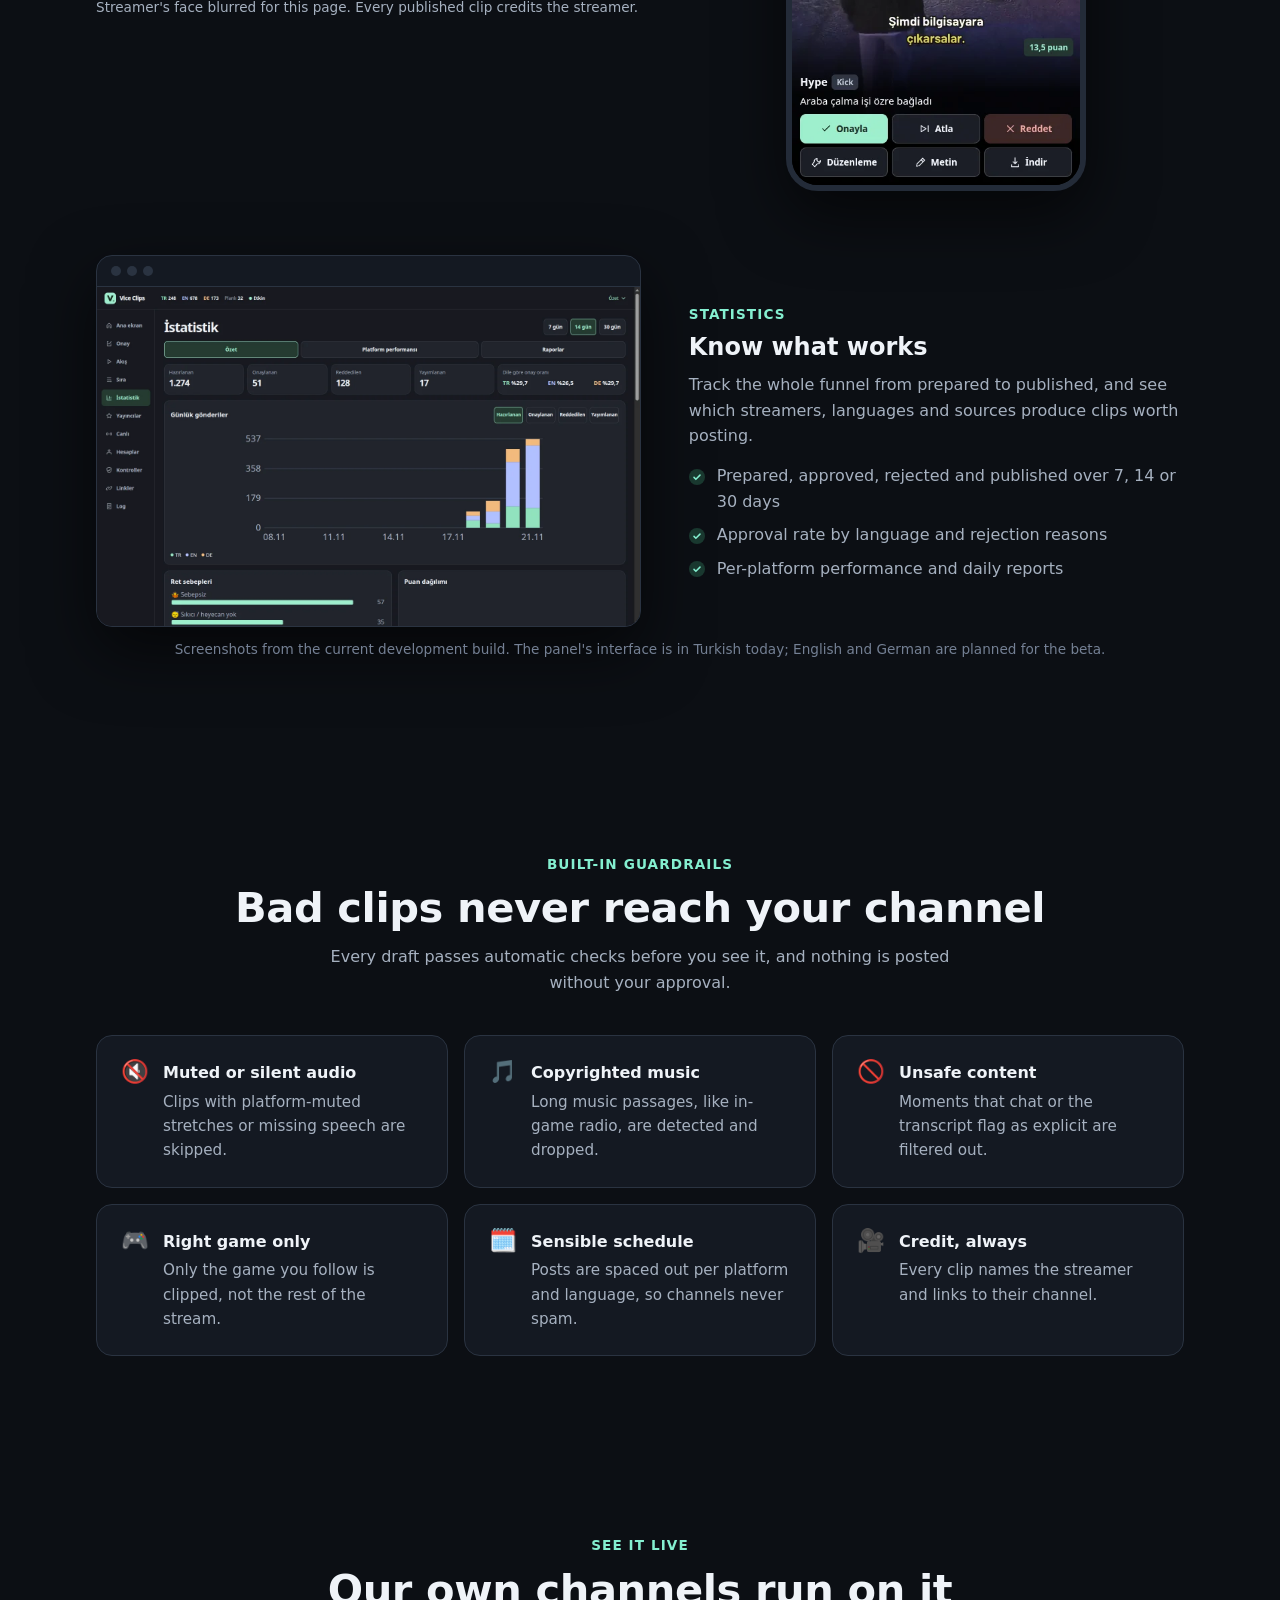
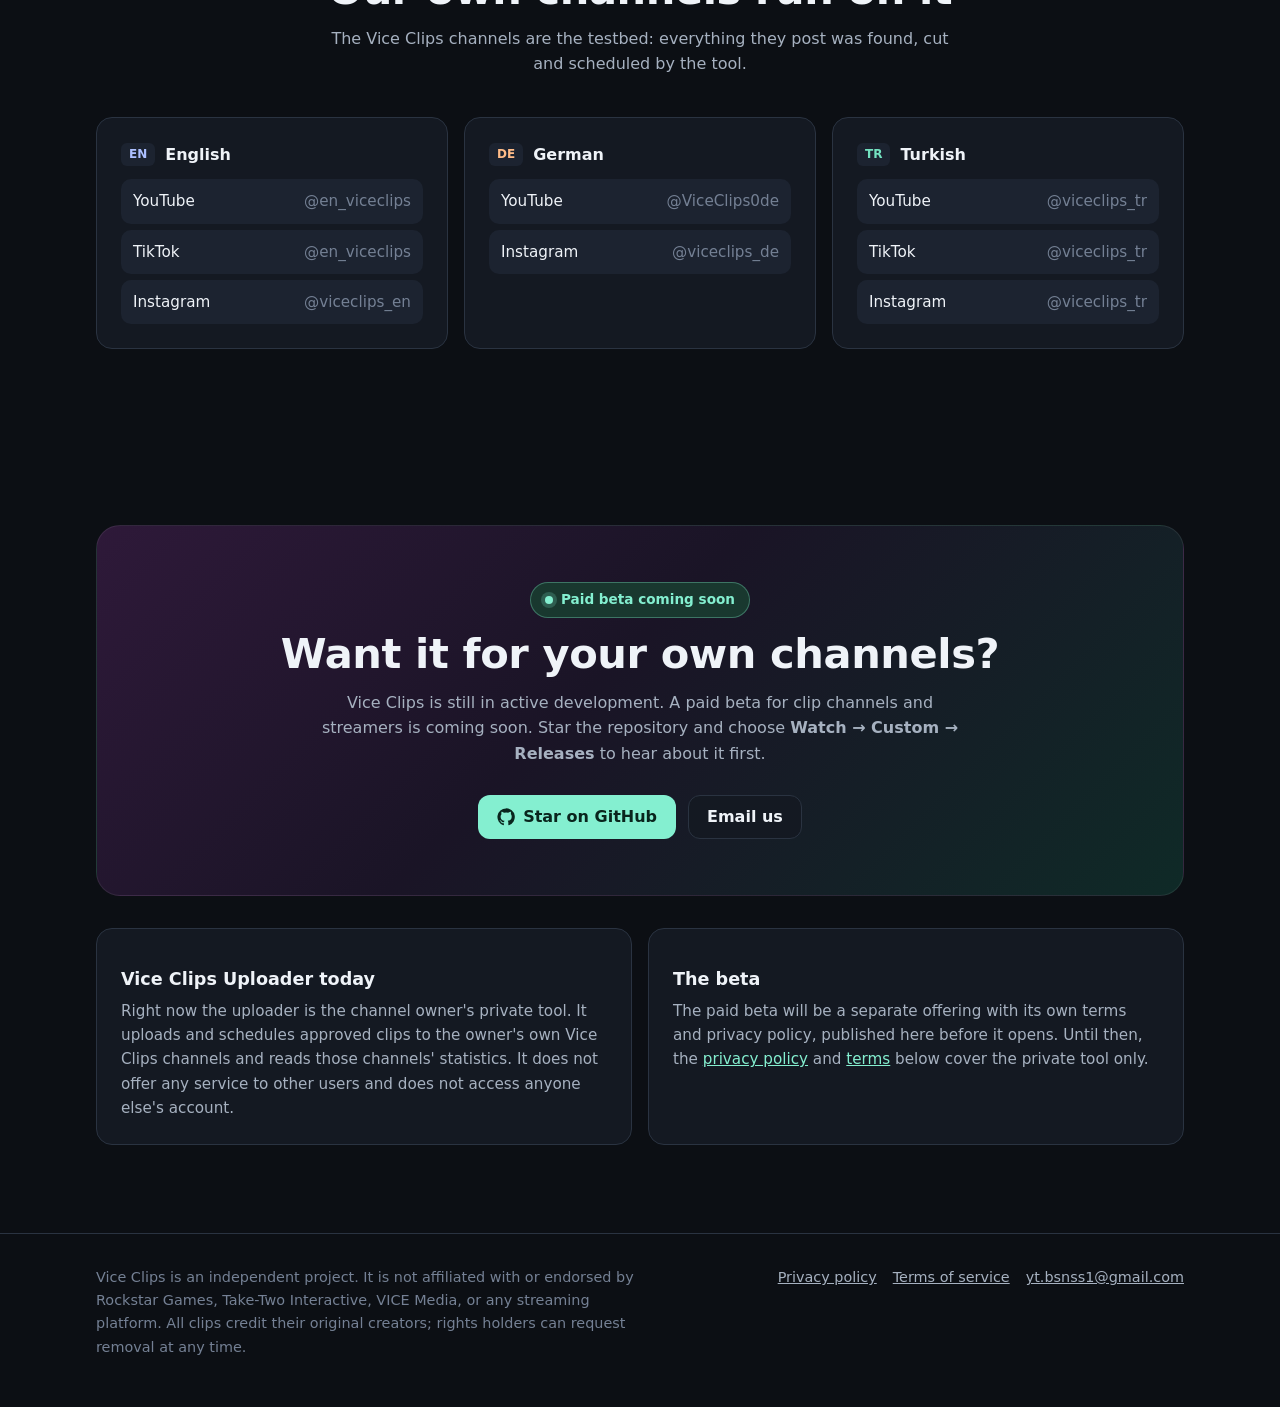
==== commit 71cff833: "Cache-bust stylesheet so phones pick up the mobile fix Co-Authored-By: Claude Opus 5.5 <noreply@anth" ====
--- a/index.html
+++ b/index.html
@@ -12,7 +12,7 @@
 <meta property="og:url" content="https://onullusoy.github.io/viceclips/">
 <meta name="twitter:card" content="summary_large_image">
 <link rel="icon" href="assets/icon.svg" type="image/svg+xml">
-<link rel="stylesheet" href="style.css">
+<link rel="stylesheet" href="style.css?v=2">
 </head>
 <body>
 <svg width="0" height="0" style="position:absolute" aria-hidden="true">
--- a/style.css
+++ b/style.css
@@ -10,7 +10,7 @@
 html{scroll-behavior:smooth}
 body{margin:0;background:var(--bg);color:var(--ink);font:16px/1.6 ui-sans-serif,system-ui,-apple-system,"Segoe UI",Roboto,sans-serif;-webkit-font-smoothing:antialiased}
 a{color:var(--accent)}
-img{max-width:100%;display:block}
+img{max-width:100%;height:auto;display:block}
 @font-face{font-family:Righteous;src:url(assets/fonts/Righteous-Regular.ttf) format("truetype");font-display:swap}
 
 /* Legal and utility pages (privacy, terms, callback) */
